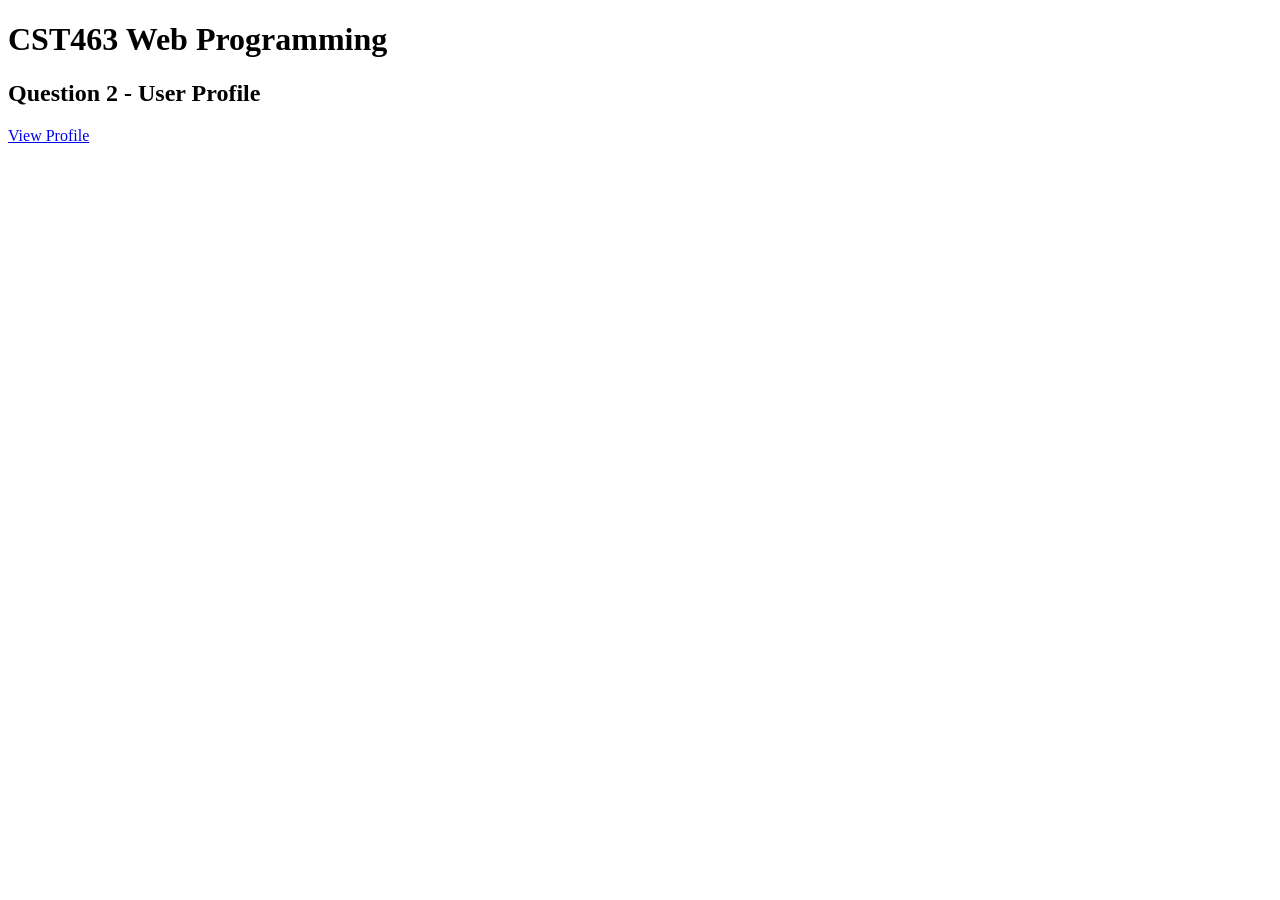
==== index.html @ b9842f5f "Add initial index.html file with user profile link" ====
<?xml version="1.0" encoding="UTF-8"?>
<!DOCTYPE html PUBLIC "-//W3C//DTD XHTML 1.0 Strict//EN"
"http://www.w3.org/TR/xhtml1/DTD/xhtml1-strict.dtd">

<html xmlns="http://www.w3.org/1999/xhtml" xml:lang="en" lang="en">
<head>
    <meta http-equiv="Content-Type" content="text/html; charset=UTF-8" />
    <title>CST463 Question 2</title>
</head>

<body>
    <h1>CST463 Web Programming</h1>
    <h2>Question 2 - User Profile</h2>

    <p>
        <a href="profile.html">View Profile</a>
    </p>
</body>
</html>
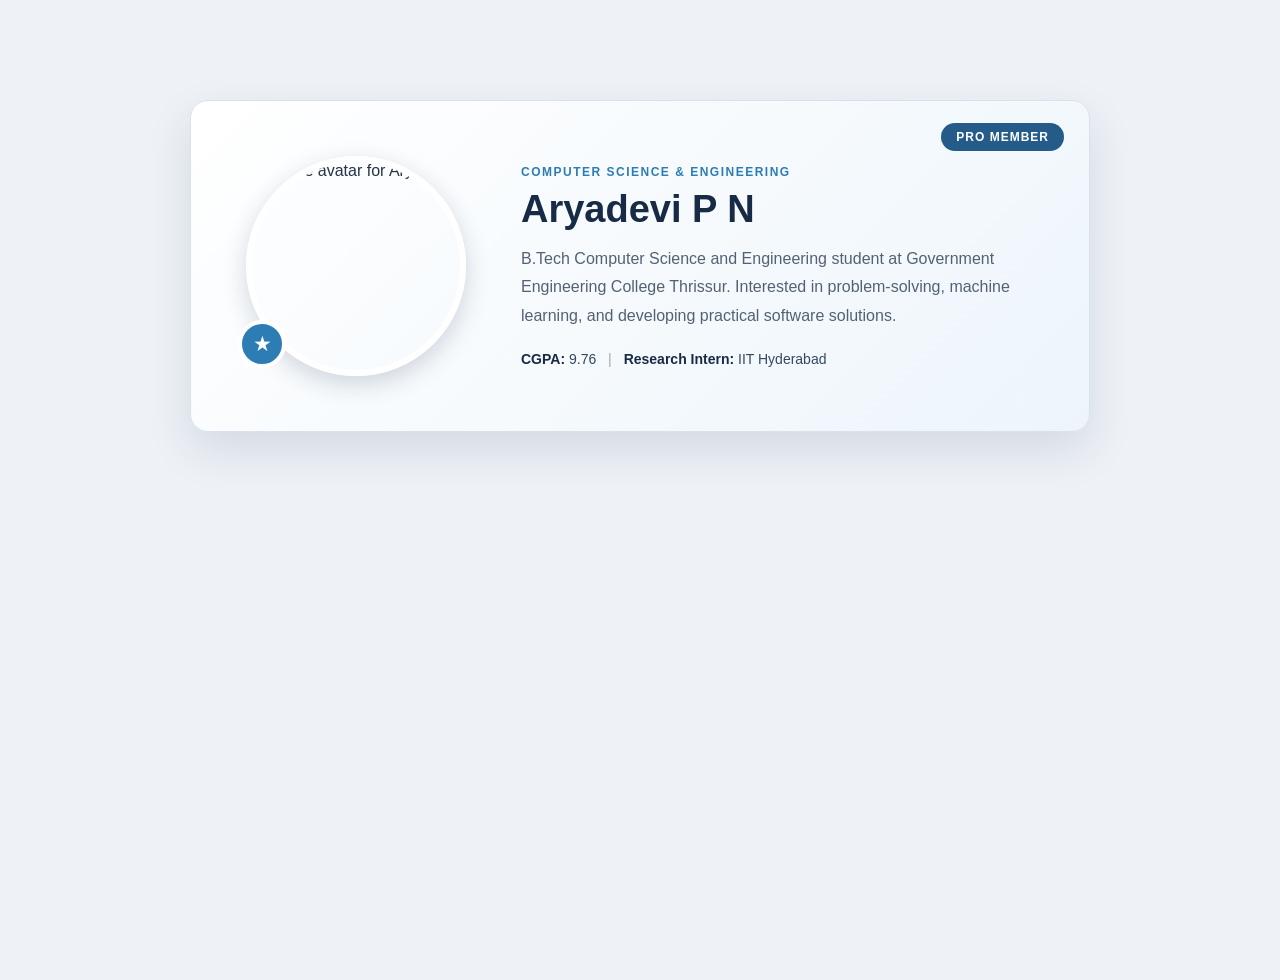
==== commit d604ae85: "Rename profile.html to index.html" ====
--- a/index.html
+++ b/index.html
@@ -1,19 +1,31 @@
 <?xml version="1.0" encoding="UTF-8"?>
 <!DOCTYPE html PUBLIC "-//W3C//DTD XHTML 1.0 Strict//EN"
 "http://www.w3.org/TR/xhtml1/DTD/xhtml1-strict.dtd">
-
 <html xmlns="http://www.w3.org/1999/xhtml" xml:lang="en" lang="en">
 <head>
-    <meta http-equiv="Content-Type" content="text/html; charset=UTF-8" />
-    <title>CST463 Question 2</title>
+<meta http-equiv="Content-Type" content="text/html; charset=UTF-8" />
+<title>Aryadevi P N - Profile</title>
+<link rel="stylesheet" type="text/css" href="profile.css" />
 </head>
-
 <body>
-    <h1>CST463 Web Programming</h1>
-    <h2>Question 2 - User Profile</h2>
-
-    <p>
-        <a href="profile.html">View Profile</a>
-    </p>
+<div id="profile-container">
+<div class="profile-card">
+<div class="badge">Pro Member</div>
+<div class="profile-content">
+<div class="image-area">
+<img class="profile-image"
+src="https://ui-avatars.com/api/?name=Aryadevi+P+N&amp;size=240&amp;background=245b88&amp;color=ffffff"
+alt="Profile avatar for Aryadevi P N" />
+<div class="decorative-icon" aria-hidden="true">★</div>
+</div>
+<div class="profile-details">
+<p class="role">COMPUTER SCIENCE &amp; ENGINEERING</p>
+<h1>Aryadevi P N</h1>
+<p class="bio">B.Tech Computer Science and Engineering student at Government Engineering College Thrissur. Interested in problem-solving, machine learning, and developing practical software solutions.</p>
+<p class="education"><strong>CGPA:</strong> 9.76 <span class="separator">|</span> <strong>Research Intern:</strong> IIT Hyderabad</p>
+</div>
+</div>
+</div>
+</div>
 </body>
 </html>
--- a/profile.css
+++ b/profile.css
@@ -0,0 +1,194 @@
+html {
+    margin: 0;
+    padding: 0;
+}
+
+body {
+    margin: 0;
+    padding: 40px 20px;
+    min-height: 100vh;
+    background: #eef2f7;
+    color: #273444;
+    font-family: "Segoe UI", Tahoma, Arial, sans-serif;
+}
+
+#profile-container {
+    width: 100%;
+    max-width: 900px;
+    margin: 60px auto;
+}
+
+.profile-card {
+    position: relative;
+    padding: 55px;
+    margin: 0 auto;
+    border: 1px solid #d9e2ec;
+    border-radius: 18px;
+    background: linear-gradient(135deg, #ffffff 0%, #edf5fb 100%);
+    box-shadow: 0 18px 45px rgba(24, 39, 75, 0.12);
+}
+
+.profile-card .badge {
+    position: absolute;
+    top: 22px;
+    right: 25px;
+    padding: 7px 15px;
+    border-radius: 20px;
+    background: #245b88;
+    color: #ffffff;
+    font-size: 12px;
+    font-weight: 700;
+    letter-spacing: 1px;
+    text-transform: uppercase;
+}
+
+.profile-content {
+    display: flex;
+    align-items: center;
+    gap: 55px;
+}
+
+.image-area {
+    position: relative;
+    flex: 0 0 220px;
+    width: 220px;
+}
+
+.profile-card .profile-image {
+    display: block;
+    width: 220px;
+    height: 220px;
+    border: 6px solid #ffffff;
+    border-radius: 50%;
+    box-sizing: border-box;
+    box-shadow: 0 8px 25px rgba(24, 39, 75, 0.18);
+}
+
+.image-area .decorative-icon {
+    position: absolute;
+    left: -8px;
+    bottom: 8px;
+    width: 48px;
+    height: 48px;
+    border: 4px solid #ffffff;
+    border-radius: 50%;
+    background: #2d7db5;
+    color: #ffffff;
+    font-size: 21px;
+    line-height: 40px;
+    text-align: center;
+    box-sizing: border-box;
+}
+
+.profile-details {
+    flex: 1;
+}
+
+.profile-details .role {
+    margin: 0 0 8px 0;
+    color: #2d7db5;
+    font-size: 12px;
+    font-weight: 700;
+    letter-spacing: 1.5px;
+}
+
+.profile-details h1 {
+    margin: 0 0 12px 0;
+    color: #172a46;
+    font-size: 38px;
+    line-height: 1.2;
+}
+
+.profile-card .bio {
+    max-width: 540px;
+    margin: 0 0 20px 0;
+    color: #536273;
+    font-size: 16px;
+    line-height: 1.8;
+}
+
+.education {
+    margin: 0;
+    color: #34495e;
+    font-size: 14px;
+}
+
+.education strong {
+    color: #172a46;
+}
+
+.separator {
+    margin: 0 8px;
+    color: #9aa8b5;
+}
+
+@media screen and (max-width: 599px) {
+    body {
+        padding: 20px 12px;
+    }
+
+    #profile-container {
+        margin: 25px auto;
+    }
+
+    .profile-card {
+        padding: 70px 25px 30px 25px;
+        border-radius: 14px;
+    }
+
+    .profile-card .badge {
+        top: 18px;
+        right: 18px;
+        padding: 6px 11px;
+        font-size: 10px;
+    }
+
+    .profile-content {
+        display: block;
+        text-align: center;
+    }
+
+    .image-area {
+        width: 150px;
+        margin: 0 auto 28px auto;
+    }
+
+    .profile-card .profile-image {
+        width: 150px;
+        height: 150px;
+    }
+
+    .image-area .decorative-icon {
+        left: -5px;
+        bottom: 4px;
+        width: 38px;
+        height: 38px;
+        font-size: 16px;
+        line-height: 32px;
+        border-width: 3px;
+    }
+
+    .profile-details .role {
+        font-size: 10px;
+        letter-spacing: 1px;
+    }
+
+    .profile-details h1 {
+        font-size: 29px;
+    }
+
+    .profile-card .bio {
+        font-size: 15px;
+        line-height: 1.7;
+    }
+
+    .education {
+        font-size: 13px;
+    }
+
+    .separator {
+        display: block;
+        height: 3px;
+        visibility: hidden;
+    }
+}
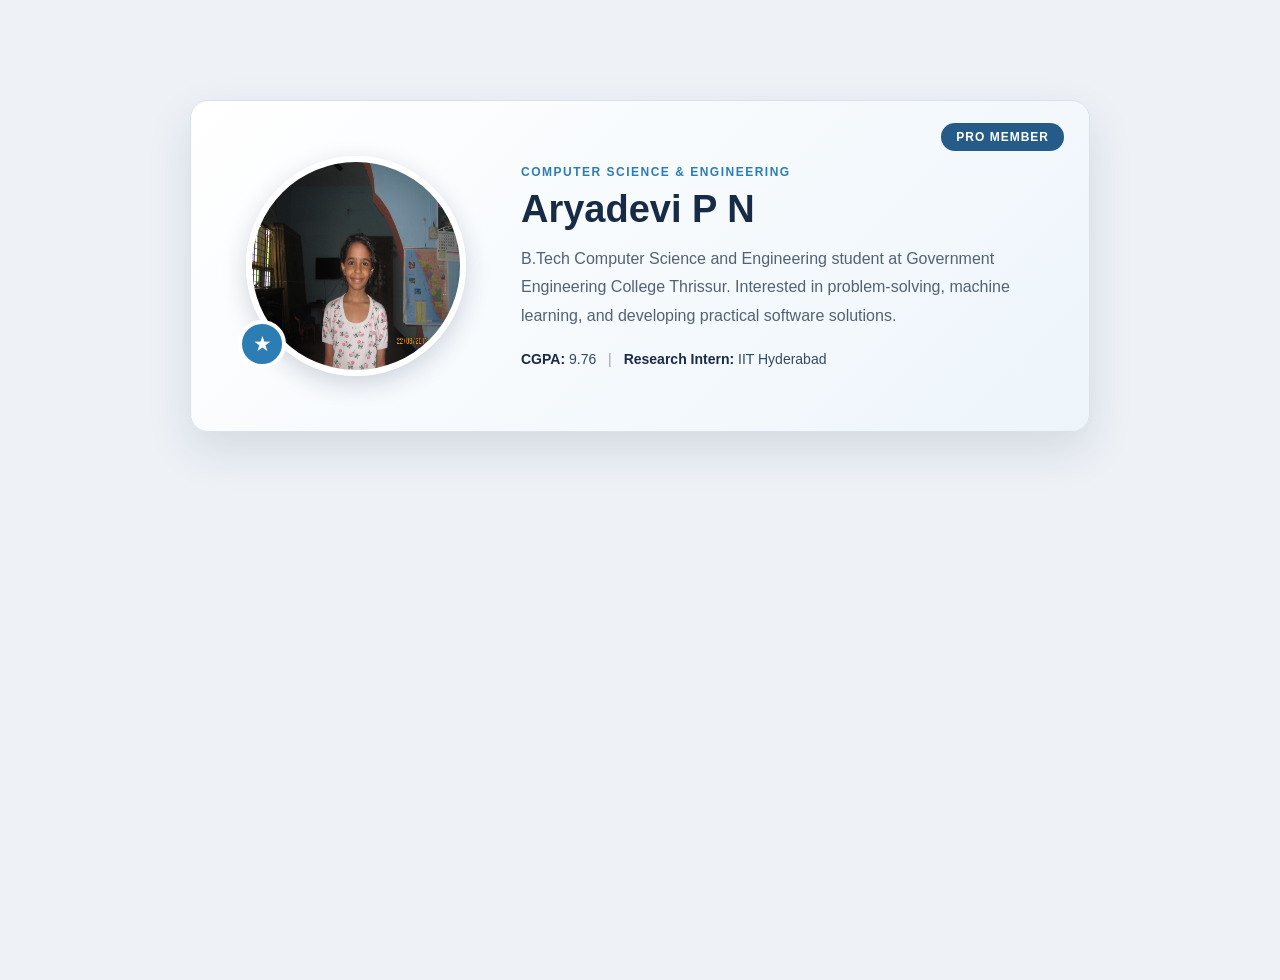
==== commit 93a5c5cb: "Update index.html" ====
--- a/index.html
+++ b/index.html
@@ -4,6 +4,7 @@
 <html xmlns="http://www.w3.org/1999/xhtml" xml:lang="en" lang="en">
 <head>
 <meta http-equiv="Content-Type" content="text/html; charset=UTF-8" />
+<meta name="viewport" content="width=device-width, initial-scale=1."/>
 <title>Aryadevi P N - Profile</title>
 <link rel="stylesheet" type="text/css" href="profile.css" />
 </head>
@@ -14,9 +15,9 @@
 <div class="profile-content">
 <div class="image-area">
 <img class="profile-image"
-src="https://ui-avatars.com/api/?name=Aryadevi+P+N&amp;size=240&amp;background=245b88&amp;color=ffffff"
+src="IMG_4773.JPG"
 alt="Profile avatar for Aryadevi P N" />
-<div class="decorative-icon" aria-hidden="true">★</div>
+<div class="decorative-icon">★</div>
 </div>
 <div class="profile-details">
 <p class="role">COMPUTER SCIENCE &amp; ENGINEERING</p>
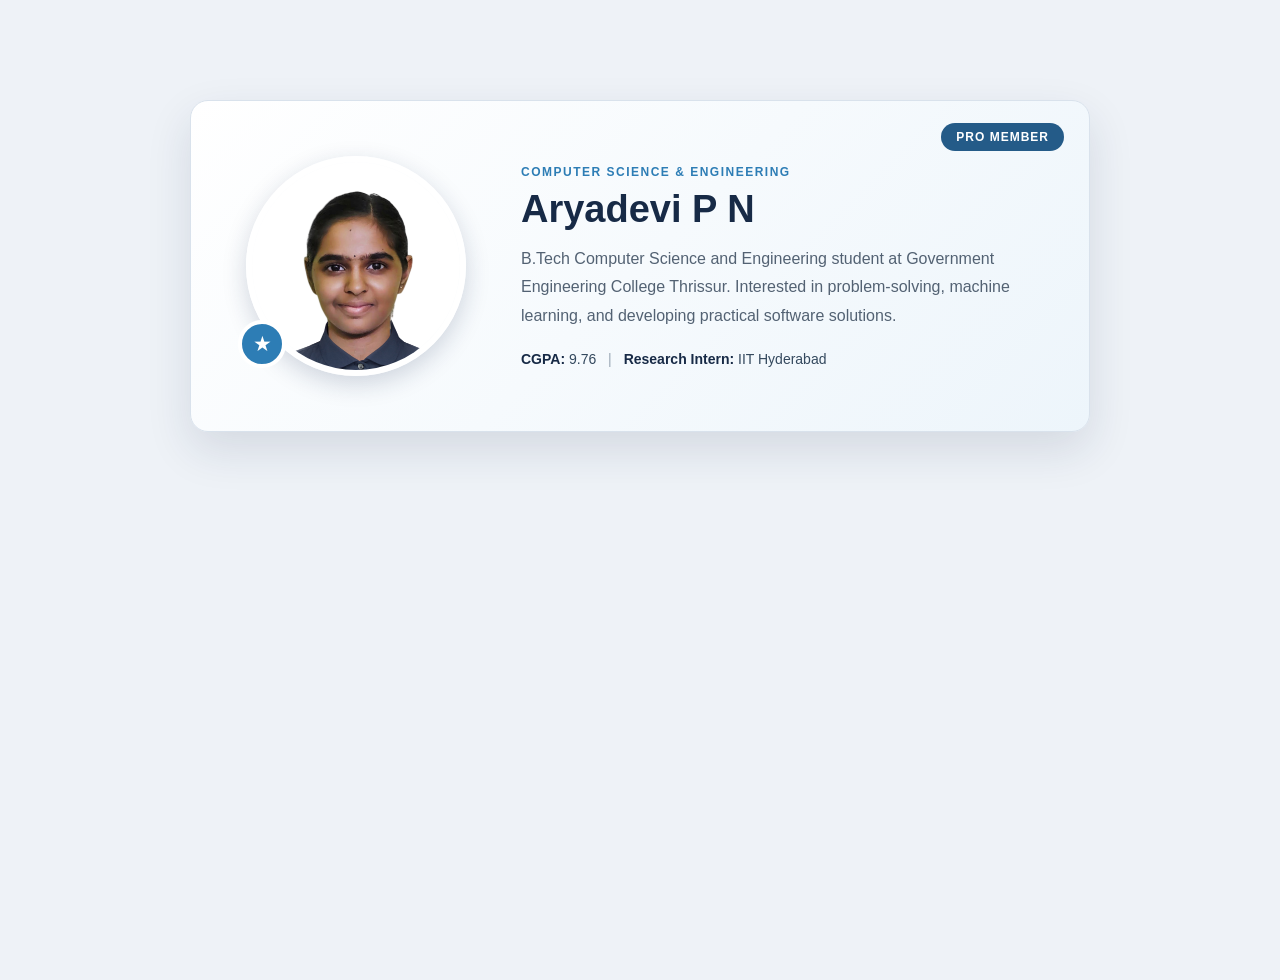
==== commit d39450fe: "Update index.html" ====
--- a/index.html
+++ b/index.html
@@ -15,7 +15,7 @@
 <div class="profile-content">
 <div class="image-area">
 <img class="profile-image"
-src="IMG_4773.JPG"
+src="Aryadevi.jpg.png"
 alt="Profile avatar for Aryadevi P N" />
 <div class="decorative-icon">★</div>
 </div>
